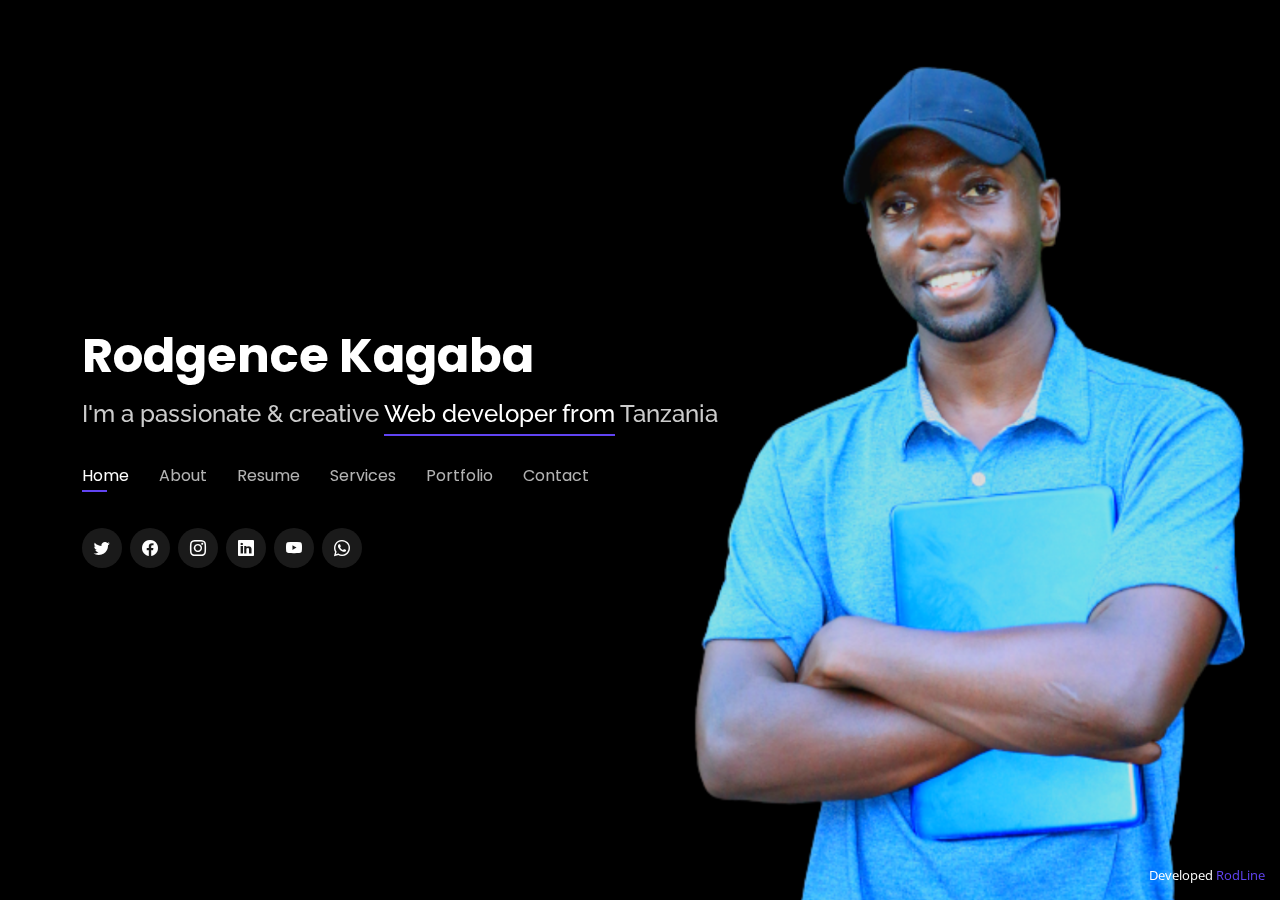
==== index.html @ 2302d9a8 "new updated made" ====
<!DOCTYPE html>
<html lang="en">

<head>
  <meta charset="utf-8">
  <meta content="width=device-width, initial-scale=1.0" name="viewport">

  <title>Rodgence Portfolio</title>
  <meta content="" name="description">
  <meta content="" name="keywords">

  <!-- Favicons -->
  <link href="assets/img/favicon.png" rel="icon">
  <link href="assets/img/apple-touch-icon.png" rel="apple-touch-icon">

  <!-- Google Fonts -->
  <link href="https://fonts.googleapis.com/css?family=Open+Sans:300,300i,400,400i,600,600i,700,700i|Raleway:300,300i,400,400i,500,500i,600,600i,700,700i|Poppins:300,300i,400,400i,500,500i,600,600i,700,700i" rel="stylesheet">

  <!-- Vendor CSS Files -->
  <link href="assets/vendor/bootstrap/css/bootstrap.min.css" rel="stylesheet">
  <link href="assets/vendor/bootstrap-icons/bootstrap-icons.css" rel="stylesheet">
  <link href="assets/vendor/boxicons/css/boxicons.min.css" rel="stylesheet">
  <link href="assets/vendor/glightbox/css/glightbox.min.css" rel="stylesheet">
  <link href="assets/vendor/remixicon/remixicon.css" rel="stylesheet">
  <link href="assets/vendor/swiper/swiper-bundle.min.css" rel="stylesheet">

  <!-- Template Main CSS File -->
  <link href="assets/css/style.css" rel="stylesheet">

  <!-- =======================================================
  * Template Name: Personal
  * Updated: Mar 10 2023 with Bootstrap v5.2.3
  * Template URL: https://bootstrapmade.com/personal-free-resume-bootstrap-template/
  * Author: BootstrapMade.com
  * License: https://bootstrapmade.com/license/
  ======================================================== -->
</head>

<body>

  <!-- ======= Header ======= -->
  <header id="header">
    <div class="container">

      <h1><a href="index.html">Rodgence Kagaba</a></h1>
      <!-- Uncomment below if you prefer to use an image logo -->
      <!-- <a href="index.html" class="mr-auto"><img src="assets/img/logo.png" alt="" class="img-fluid"></a> -->
      <h2>I'm a passionate & creative <span>Web developer from</span> Tanzania</h2>
      

      <nav id="navbar" class="navbar">
        <ul>
          <li><a class="nav-link active" href="#header">Home</a></li>
          <li><a class="nav-link" href="#about">About</a></li>
          <li><a class="nav-link" href="#resume">Resume</a></li>
          <li><a class="nav-link" href="#services">Services</a></li>
          <li><a class="nav-link" href="#portfolio">Portfolio</a></li>
          <li><a class="nav-link" href="#contact">Contact</a></li>
        </ul>
        <i class="bi bi-list mobile-nav-toggle"></i>
      </nav><!-- .navbar -->

      <div class="social-links">
        <a href="https://twitter.com/RodgenceK" class="twitter"><i class="bi bi-twitter"></i></a>
        <a href="https://facebook.com/rodgence" class="facebook"><i class="bi bi-facebook"></i></a>
        <a href="https://instagram.com/rodline_tech" class="instagram"><i class="bi bi-instagram"></i></a>
        <a href="https://linkedin.com/rodgence" class="linkedin"><i class="bi bi-linkedin"></i></a>
        <a href="https://youtube.com/c/RodLine" class="youtube"><i class="bi bi-youtube"></i></a>
        <a href="https://wa.me/255769500302" class="whatsapp"><i class="bi bi-whatsapp"></i></a>
      </div>

    </div>
  </header><!-- End Header -->

  <!-- ======= About Section ======= -->
  <section id="about" class="about">

    <!-- ======= About Me ======= -->
    <div class="about-me container">

      <div class="section-title">
        <h2>About</h2>
        <p>Learn more about me</p>
      </div>

      <div class="row">
        <div class="col-lg-4" data-aos="fade-right">
          <img src="assets/img/me.png" class="img-fluid" alt="">
        </div>
        <div class="col-lg-8 pt-4 pt-lg-0 content" data-aos="fade-left">
          <h3>Website development &amp; instructor</h3>
          <p class="fst-italic">
            My name is Rodgence a proficient and creative website developer Based in Dar Es Salaam, 
            Tanzania with a strong history in website management and development<br>
            3 years of experience in website devepoment using, custom based websites and content management systems like wordpress, I managed to launch
            online courses to support uprising developers using online platforms like <a href="https://youtube.com/c/RodLine">YouTube</a> tutorials and <a href="https://linkedin.com/rodgence">LinkedIn</a> feeds
          </p>
          <div class="row">
            <div class="col-lg-6">
              <ul>
                <li><i class="bi bi-chevron-right"></i> <strong>Birthday:</strong> <span>03/02/1997</span></li>
                <li><i class="bi bi-chevron-right"></i> <strong>Website:</strong> <span><a href="https://rodgence.com">www.rodgence.com</a></span></li>
                <li><i class="bi bi-chevron-right"></i> <strong>Phone:</strong> <span><a href="tel:255769500302">+255 769 500 302</a></span></li>
                <li><i class="bi bi-chevron-right"></i> <strong>City:</strong> <span>Dar es salaam, Tanzania</span></li>
              </ul>
            </div>
            <div class="col-lg-6">
              <ul>
                <li><i class="bi bi-chevron-right"></i> <strong>Age:</strong> <span>26</span></li>
                <li><i class="bi bi-chevron-right"></i> <strong>Email:</strong> <span><a href="mailto:info@rodgence.com">info@rodgence.com</a></span></li>
                <li><i class="bi bi-chevron-right"></i> <strong>Freelance:</strong> <span>Available</span></li>
                <li><i class="bi bi-chevron-right"></i> <strong>Full time:</strong> <span>Available</span></li>
              </ul>
            </div>
          </div>
          <p>
            Over 20+ million people in Tanzania have access to internet, This makes us to strive helping both startup and existing business and companies to have an online version for your business.

          </p>
        </div>
      </div>

    </div><!-- End About Me -->

    <!-- ======= Counts ======= -->
    <div class="counts container">

      <div class="row">

        <div class="col-lg-3 col-md-6">
          <div class="count-box">
            <i class="bi bi-emoji-smile"></i>
            <span data-purecounter-start="0" data-purecounter-end="173" data-purecounter-duration="1" class="purecounter"></span>
            <p>Happy Clients</p>
          </div>
        </div>

        <div class="col-lg-3 col-md-6 mt-5 mt-md-0">
          <div class="count-box">
            <i class="bi bi-journal-richtext"></i>
            <span data-purecounter-start="0" data-purecounter-end="63" data-purecounter-duration="1" class="purecounter"></span>
            <p>Projects</p>
          </div>
        </div>

        <div class="col-lg-3 col-md-6 mt-5 mt-lg-0">
          <div class="count-box">
            <i class="bi bi-headset"></i>
            <span data-purecounter-start="0" data-purecounter-end="117" data-purecounter-duration="1" class="purecounter"></span>
            <p>Hours Of Support</p>
          </div>
        </div>

        <div class="col-lg-3 col-md-6 mt-5 mt-lg-0">
          <div class="count-box">
            <i class="bi bi-award"></i>
            <span data-purecounter-start="0" data-purecounter-end="06" data-purecounter-duration="1" class="purecounter"></span>
            <p>Awards</p>
          </div>
        </div>

      </div>

    </div><!-- End Counts -->

    <!-- ======= Skills  ======= -->
    <div class="skills container">

      <div class="section-title">
        <h2>Skills</h2>
      </div>

      <div class="row skills-content">

        <div class="col-lg-6">

          <div class="progress">
            <span class="skill">HTML <i class="val">96%</i></span>
            <div class="progress-bar-wrap">
              <div class="progress-bar" role="progressbar" aria-valuenow="100" aria-valuemin="0" aria-valuemax="100"></div>
            </div>
          </div>

          <div class="progress">
            <span class="skill">CSS <i class="val">77%</i></span>
            <div class="progress-bar-wrap">
              <div class="progress-bar" role="progressbar" aria-valuenow="90" aria-valuemin="0" aria-valuemax="100"></div>
            </div>
          </div>

          <div class="progress">
            <span class="skill">JavaScript <i class="val">43%</i></span>
            <div class="progress-bar-wrap">
              <div class="progress-bar" role="progressbar" aria-valuenow="43" aria-valuemin="0" aria-valuemax="100"></div>
            </div>
          </div>

          <div class="progress">
            <span class="skill">Wordpress Instructor <i class="val">83%</i></span>
            <div class="progress-bar-wrap">
              <div class="progress-bar" role="progressbar" aria-valuenow="83" aria-valuemin="0" aria-valuemax="100"></div>
            </div>
          </div>

        </div>

        <div class="col-lg-6">

          <div class="progress">
            <span class="skill">PHP <i class="val">57%</i></span>
            <div class="progress-bar-wrap">
              <div class="progress-bar" role="progressbar" aria-valuenow="57" aria-valuemin="0" aria-valuemax="100"></div>
            </div>
          </div>

          <div class="progress">
            <span class="skill">WordPress/CMS <i class="val">97%</i></span>
            <div class="progress-bar-wrap">
              <div class="progress-bar" role="progressbar" aria-valuenow="90" aria-valuemin="0" aria-valuemax="100"></div>
            </div>
          </div>
          <div class="progress">
            <span class="skill">Adobe Premier Pro <i class="val">73%</i></span>
            <div class="progress-bar-wrap">
              <div class="progress-bar" role="progressbar" aria-valuenow="73" aria-valuemin="0" aria-valuemax="100"></div>
            </div>
          </div>

          <div class="progress">
            <span class="skill">bootstrap <i class="val">55%</i></span>
            <div class="progress-bar-wrap">
              <div class="progress-bar" role="progressbar" aria-valuenow="55" aria-valuemin="0" aria-valuemax="100"></div>
            </div>
          </div>

        </div>

      </div>

    </div><!-- End Skills -->

    <!-- ======= Interests ======= -->
    <div class="interests container">

      <div class="section-title">
        <h2>Interests</h2>
      </div>

      <div class="row">
        <div class="col-lg-3 col-md-4">
          <div class="icon-box">
            <i class="ri-book-line" style="color: #ffbb2c;"></i>
            <h3>Reading</h3>
          </div>
        </div>
        <div class="col-lg-3 col-md-4 mt-4 mt-md-0">
          <div class="icon-box">
            <i class="ri-bar-chart-box-line" style="color: #5578ff;"></i>
            <h3>Learning New skills</h3>
          </div>
        </div>
        <div class="col-lg-3 col-md-4 mt-4 mt-md-0">
          <div class="icon-box">
            <i class="ri-calendar-todo-line" style="color: #e80368;"></i>
            <h3>Attending meetings</h3>
          </div>
        </div>
        <div class="col-lg-3 col-md-4 mt-4 mt-lg-0">
          <div class="icon-box">
            <i class="ri-profile-line" style="color: #e361ff;"></i>
            <h3>Learning from others</h3>
          </div>
        </div>
        <div class="col-lg-3 col-md-4 mt-4">
          <div class="icon-box">
            <i class="ri-code-line" style="color: #b2904f;"></i>
            <h3>Coding</h3>
          </div>
        </div>
        <div class="col-lg-3 col-md-4 mt-4">
          <div class="icon-box">
            <i class="ri-disc-line" style="color: #b20969;"></i>
            <h3>Listerning podcasts & musics</h3>
          </div>
        </div>
        <div class="col-lg-3 col-md-4 mt-4">
          <div class="icon-box">
            <i class="ri-base-station-line" style="color: #ff5828;"></i>
            <h3>Suffing Online</h3>
          </div>
        </div>
        <div class="col-lg-3 col-md-4 mt-4">
          <div class="icon-box">
            <i class="ri-video-line" style="color: #29cc61;"></i>
            <h3>watching Tutorials & Content creator</h3>
          </div>
        </div>
      </div>

    </div><!-- End Interests -->

    <!-- ======= Testimonials ======= -->
    <div class="testimonials container">

      <div class="section-title">
        <h2>Testimonials</h2>
      </div>

      <div class="testimonials-slider swiper" data-aos="fade-up" data-aos-delay="100">
        <div class="swiper-wrapper">

          <div class="swiper-slide">
            <div class="testimonial-item">
              <p>
                <i class="bx bxs-quote-alt-left quote-icon-left"></i>
                Rodgence Kagaba is passionate web developer. He enjoys creating content and does excellent job.                <i class="bx bxs-quote-alt-right quote-icon-right"></i>
              </p>
              <img src="assets/img/testimonials/testimonials-2.jpg" class="testimonial-img" alt="">
              <h3>Shadrack Danford Kamenya</h3>
              <h4>Business Development Manager at AzamPay</h4>
            </div>
          </div><!-- End testimonial item -->

      
          <div class="swiper-slide">
            <div class="testimonial-item">
              <p>
                <i class="bx bxs-quote-alt-left quote-icon-left"></i>
                Our aim is to reduce friction on payments specifically for #digitalcommerce and we have some more tools coming out soon for that. Thanks Rodgence for your feedback 
                and for posting content so others can benefit and learn. We love it when developers engage with our products.                <i class="bx bxs-quote-alt-right quote-icon-right"></i>
              </p>
              <img src="assets/img/testimonials/testimonials-3.jpg" class="testimonial-img" alt="">
              <h3>Firas Ahmad</h3>
              <h4>CEO at AzamPay</h4>
            </div>
          </div><!-- End testimonial item -->

          <div class="swiper-slide">
            <div class="testimonial-item">
              <p>
                <i class="bx bxs-quote-alt-left quote-icon-left"></i>
                Came across Rodgence Kagaba's comment on LinkedIn. He is a Tanzanian web developer and designer who uses our payment gateways for his clients. 
                Rodgence also has a YouTube channel where he shares design tutorials including how to use AzamPay WooCommerce.
                  We are curious to discover what other developers are building using AzamPay.
                <i class="bx bxs-quote-alt-right quote-icon-right"></i>
              </p>
              <img src="assets/img/testimonials/testimonials-1.jpg" class="testimonial-img" alt="">
              <h3>azampay</h3>
              <h4>Company</h4>
            </div>
          </div><!-- End testimonial item -->

         

        </div>
        <div class="swiper-pagination"></div>
      </div>

      <div class="owl-carousel testimonials-carousel">

      </div>

    </div><!-- End Testimonials  -->

  </section><!-- End About Section -->

  <!-- ======= Resume Section ======= -->
  <section id="resume" class="resume">
    <div class="container">

      <div class="section-title">
        <h2>Resume</h2>
        <p>Check My Resume</p>
      </div>

      <div class="row">
        <div class="col-lg-6">
          <h3 class="resume-title">Sumary</h3>
          <div class="resume-item pb-0">
            <h4>Alice Barkley</h4>
            <p><em>Innovative and deadline-driven Graphic Designer with 3+ years of experience designing and developing user-centered digital/print marketing material from initial concept to final, polished deliverable.</em></p>
            <p>
            <ul>
              <li>Kijitonyama, Dar es salaam</li>
              <li>(123) 456-7891</li>
              <li>alice.barkley@gmail.com</li>
            </ul>
            </p>
          </div>

          <h3 class="resume-title">Education</h3>
          <div class="resume-item">
            <h4>Master of Fine Arts &amp; Graphic Design</h4>
            <h5>2015 - 2016</h5>
            <p><em>Rochester Institute of Technology, Rochester, NY</em></p>
            <p>Qui deserunt veniam. Et sed aliquam labore tempore sed quisquam iusto autem sit. Ea vero voluptatum qui ut dignissimos deleniti nerada porti sand markend</p>
          </div>
          <div class="resume-item">
            <h4>Bachelor of Fine Arts &amp; Graphic Design</h4>
            <h5>2010 - 2014</h5>
            <p><em>Rochester Institute of Technology, Rochester, NY</em></p>
            <p>Quia nobis sequi est occaecati aut. Repudiandae et iusto quae reiciendis et quis Eius vel ratione eius unde vitae rerum voluptates asperiores voluptatem Earum molestiae consequatur neque etlon sader mart dila</p>
          </div>
        </div>
        <div class="col-lg-6">
          <h3 class="resume-title">Professional Experience</h3>
          <div class="resume-item">
            <h4>Senior graphic design specialist</h4>
            <h5>2019 - Present</h5>
            <p><em>Experion, New York, NY </em></p>
            <p>
            <ul>
              <li>Lead in the design, development, and implementation of the graphic, layout, and production communication materials</li>
              <li>Delegate tasks to the 7 members of the design team and provide counsel on all aspects of the project. </li>
              <li>Supervise the assessment of all graphic materials in order to ensure quality and accuracy of the design</li>
              <li>Oversee the efficient use of production project budgets ranging from $2,000 - $25,000</li>
            </ul>
            </p>
          </div>
          <div class="resume-item">
            <h4>Graphic design specialist</h4>
            <h5>2017 - 2018</h5>
            <p><em>Stepping Stone Advertising, New York, NY</em></p>
            <p>
            <ul>
              <li>Developed numerous marketing programs (logos, brochures,infographics, presentations, and advertisements).</li>
              <li>Managed up to 5 projects or tasks at a given time while under pressure</li>
              <li>Recommended and consulted with clients on the most appropriate graphic design</li>
              <li>Created 4+ design presentations and proposals a month for clients and account managers</li>
            </ul>
            </p>
          </div>
        </div>
      </div>

    </div>
  </section><!-- End Resume Section -->

  <!-- ======= Services Section ======= -->
  <section id="services" class="services">
    <div class="container">

      <div class="section-title">
        <h2>Services</h2>
        <p>My Services</p>
      </div>

      <div class="row">
        <div class="col-lg-4 col-md-6 d-flex align-items-stretch">
          <div class="icon-box">
            <div class="icon"><i class="bx bxl-dribbble"></i></div>
            <h4><a href="">Website Development</a></h4>
            <p>I'm designing different websites using content management system like WordPress with various functionalities</p>
            <a class="btn btn-light mt-4 text-dark" href="https://wa.me/255769500302">Learn more via whatsapp</a>
          </div>
        </div>

        <div class="col-lg-4 col-md-6 d-flex align-items-stretch mt-4 mt-md-0">
          <div class="icon-box">
            <div class="icon"><i class="bx bx-file"></i></div>
            <h4><a href="">Website design Instructor</a></h4>
            <p>I'm sharing my website developemnt skills to developers willingly 
              to learn new skills through youtube channel and live consultant via google meet</p>
              <a class="btn btn-light mt-4 text-dark" href="https://wa.me/255769500302">Learn more via whatsapp</a>
          </div>
        </div>

        <div class="col-lg-4 col-md-6 d-flex align-items-stretch mt-4 mt-lg-0">
          <div class="icon-box">
            <div class="icon"><i class="bx bx-tachometer"></i></div>
            <h4><a href="">Payment Gateways Integration</a></h4>
            <p>I will help you to integrate various payment gateway to your website to start accepting online transactions 
              from fast and secure companies like azampay.</p>
              <a class="btn btn-light mt-4 text-dark" href="https://wa.me/255769500302">Learn more via whatsapp</a>
          </div>
        </div>

        <div class="col-lg-4 col-md-6 d-flex align-items-stretch mt-4">
          <div class="icon-box">
            <div class="icon"><i class="bx bx-world"></i></div>
            <h4><a href="">Software development Project Manager</a></h4>
            <p>By cooperation from fellow tallented software developer, 
              i will help you to manager your project from scratch, giving you daily updates about your project</p>
              <a class="btn btn-light mt-4 text-dark" href="https://wa.me/255769500302">Learn more via whatsapp</a>
          </div>
          
        </div>


        <div class="col-lg-4 col-md-6 d-flex align-items-stretch mt-4">
          <div class="icon-box">
            <div class="icon"><i class="bx bx-arch"></i></div>
            <h4><a href="">Website developement courses</a></h4>
            <p>I will help you to get started with web development with a clear road map to become a
               developer using a youtube channel and live consultant using google meeting</p>
               <a class="btn btn-light mt-4 text-dark" href="https://wa.me/255769500302">Learn more via whatsapp</a>
          </div>
        </div>

      </div>

    </div>
  </section><!-- End Services Section -->

  <!-- ======= Portfolio Section ======= -->
  <section id="portfolio" class="portfolio">
    <div class="container">

      <div class="section-title">
        <h2>Portfolio</h2>
        <p>My Works</p>
      </div>

      <div class="row">
        <div class="col-lg-12 d-flex justify-content-center">
          <ul id="portfolio-flters">
            <li data-filter="*" class="filter-active">All</li>
            <li data-filter=".filter-app">Ecommerce</li>
            <li data-filter=".filter-card">Tour & safari</li>
            <li data-filter=".filter-web">Company</li>
          </ul>
        </div>
      </div>

      <div class="row portfolio-container">

        <div class="col-lg-4 col-md-6 portfolio-item filter-app">
          <div class="portfolio-wrap">
            <img src="assets/img/portfolio/portfolio-1.png" class="img-fluid" alt="">
            <div class="portfolio-info">
              <h4>E-commerce website</h4>
              <p>OdayShop Tanzania</p>
              <div class="portfolio-links">
                <a href="assets/img/portfolio/portfolio-1.png" data-gallery="portfolioGallery" class="portfolio-lightbox" title="OdayShop Tanzania"><i class="bx bx-plus"></i></a>
                <a href="https://odayshoptanzania.co" data-gallery="portfolioDetailsGallery" data-glightbox="type: external" class="portfolio-details-lightbox" title="Portfolio Details"><i class="bx bx-link"></i></a>
              </div>
            </div>
          </div>
        </div>

        <div class="col-lg-4 col-md-6 portfolio-item filter-web">
          <div class="portfolio-wrap">
            <img src="assets/img/portfolio/portfolio-2.png" class="img-fluid" alt="">
            <div class="portfolio-info">
              <h4>E-commerce website</h4>
              <p>Duka kubwa</p>
              <div class="portfolio-links">
                <a href="assets/img/portfolio/portfolio-2.png" data-gallery="portfolioGallery" class="portfolio-lightbox" title="Duka kubwa"><i class="bx bx-plus"></i></a>
                <a href="https://dukakubwa.com" data-gallery="portfolioDetailsGallery" data-glightbox="type: external" class="portfolio-details-lightbox" title="Portfolio Details"><i class="bx bx-link"></i></a>
              </div>
            </div>
          </div>
        </div>

        <div class="col-lg-4 col-md-6 portfolio-item filter-app">
          <div class="portfolio-wrap">
            <img src="assets/img/portfolio/portfolio-3.png" class="img-fluid" alt="">
            <div class="portfolio-info">
              <h4>Tour And safaris</h4>
              <p>Dema tours</p>
              <div class="portfolio-links">
                <a href="assets/img/portfolio/portfolio-3.png" data-gallery="portfolioGallery" class="portfolio-lightbox" title="Dema tours"><i class="bx bx-plus"></i></a>
                <a href="https://dematoursandsafari.com/" data-gallery="portfolioDetailsGallery" data-glightbox="type: external" class="portfolio-details-lightbox" title="Portfolio Details"><i class="bx bx-link"></i></a>
              </div>
            </div>
          </div>
        </div>

        <div class="col-lg-4 col-md-6 portfolio-item filter-card">
          <div class="portfolio-wrap">
            <img src="assets/img/portfolio/portfolio-4.png" class="img-fluid" alt="">
            <div class="portfolio-info">
              <h4>Organization</h4>
              <p>Sumasemu</p>
              <div class="portfolio-links">
                <a href="assets/img/portfolio/portfolio-4.png" data-gallery="portfolioGallery" class="portfolio-lightbox" title="Sumasemu"><i class="bx bx-plus"></i></a>
                <a href="https://sumasesu.org" data-gallery="portfolioDetailsGallery" data-glightbox="type: external" class="portfolio-details-lightbox" title="Portfolio Details"><i class="bx bx-link"></i></a>
              </div>
            </div>
          </div>
        </div>

        <div class="col-lg-4 col-md-6 portfolio-item filter-web">
          <div class="portfolio-wrap">
            <img src="assets/img/portfolio/portfolio-5.png" class="img-fluid" alt="">
            <div class="portfolio-info">
              <h4>Organization</h4>
              <p>Outsome Services</p>
              <div class="portfolio-links">
                <a href="assets/img/portfolio/portfolio-5.png" data-gallery="portfolioGallery" class="portfolio-lightbox" title="Outsome Services"><i class="bx bx-plus"></i></a>
                <a href="https://outsomeservices.co.tz" data-gallery="portfolioDetailsGallery" data-glightbox="type: external" class="portfolio-details-lightbox" title="Portfolio Details"><i class="bx bx-link"></i></a>
              </div>
            </div>
          </div>
        </div>

       

       

      </div>

    </div>
  </section><!-- End Portfolio Section -->

  <!-- ======= Contact Section ======= -->
  <section id="contact" class="contact">
    <div class="container">

      <div class="section-title">
        <h2>Contact</h2>
        <p>Contact Me</p>
      </div>

      <div class="row mt-2">

        <div class="col-md-6 d-flex align-items-stretch">
          <div class="info-box">
            <i class="bx bx-map"></i>
            <h3>My Address</h3>
            <p>Dar es salaam, Tanzania</p>
          </div>
        </div>

        <div class="col-md-6 mt-4 mt-md-0 d-flex align-items-stretch">
          <div class="info-box">
            <i class="bx bx-share-alt"></i>
            <h3>Social Profiles</h3>
            <div class="social-links">
              <a href="https://twitter.com/RodgenceK" class="twitter"><i class="bi bi-twitter"></i></a>
              <a href="https://facebook.com/rodgence" class="facebook"><i class="bi bi-facebook"></i></a>
              <a href="https://instagram.com/rodline_tech" class="instagram"><i class="bi bi-instagram"></i></a>
              <a href="https://wa.me/255769500302" class="whatsapp"><i class="bi bi-whatsapp"></i></a>
              <a href="https://linkedon.com/rodgence" class="linkedin"><i class="bi bi-linkedin"></i></a>
            </div>
          </div>
        </div>

        <div class="col-md-6 mt-4 d-flex align-items-stretch">
          <div class="info-box">
            <i class="bx bx-envelope"></i>
            <h3>Email Me</h3>
            <p><a href="mailto:info@rodgence.com">info@rodgence.com</a></p>
          </div>
        </div>
        <div class="col-md-6 mt-4 d-flex align-items-stretch">
          <div class="info-box">
            <i class="bx bx-phone-call"></i>
            <h3>Call Me</h3>
            <p><a href="tel:255769500302">+255 769 500 302</a></p>
          </div>
        </div>
      </div>

      <form action="forms/contact.php" method="post" role="form" class="php-email-form mt-4">
        <div class="row">
          <div class="col-md-6 form-group">
            <input type="text" name="name" class="form-control" id="name" placeholder="Your Name" required>
          </div>
          <div class="col-md-6 form-group mt-3 mt-md-0">
            <input type="email" class="form-control" name="email" id="email" placeholder="Your Email" required>
          </div>
        </div>
        <div class="form-group mt-3">
          <input type="text" class="form-control" name="subject" id="subject" placeholder="Subject" required>
        </div>
        <div class="form-group mt-3">
          <textarea class="form-control" name="message" rows="5" placeholder="Message" required></textarea>
        </div>
        <div class="my-3">
          <div class="loading">Loading</div>
          <div class="error-message"></div>
          <div class="sent-message">Your message has been sent. Thank you!</div>
        </div>
        <div class="text-center"><button type="submit">Send Message</button></div>
      </form>

    </div>
  </section><!-- End Contact Section -->

  <div class="credits">
    <!-- All the links in the footer should remain intact. -->
    <!-- You can delete the links only if you purchased the pro version. -->
    <!-- Licensing information: https://bootstrapmade.com/license/ -->
    <!-- Purchase the pro version with working PHP/AJAX contact form: https://bootstrapmade.com/personal-free-resume-bootstrap-template/ -->
    Developed <a href="https://rodline.co.tz/">RodLine</a>
  </div>

  <!-- Vendor JS Files -->
  <script src="assets/vendor/purecounter/purecounter_vanilla.js"></script>
  <script src="assets/vendor/bootstrap/js/bootstrap.bundle.min.js"></script>
  <script src="assets/vendor/glightbox/js/glightbox.min.js"></script>
  <script src="assets/vendor/isotope-layout/isotope.pkgd.min.js"></script>
  <script src="assets/vendor/swiper/swiper-bundle.min.js"></script>
  <script src="assets/vendor/waypoints/noframework.waypoints.js"></script>
  <script src="assets/vendor/php-email-form/validate.js"></script>

  <!-- Template Main JS File -->
  <script src="assets/js/main.js"></script>

</body>

</html>
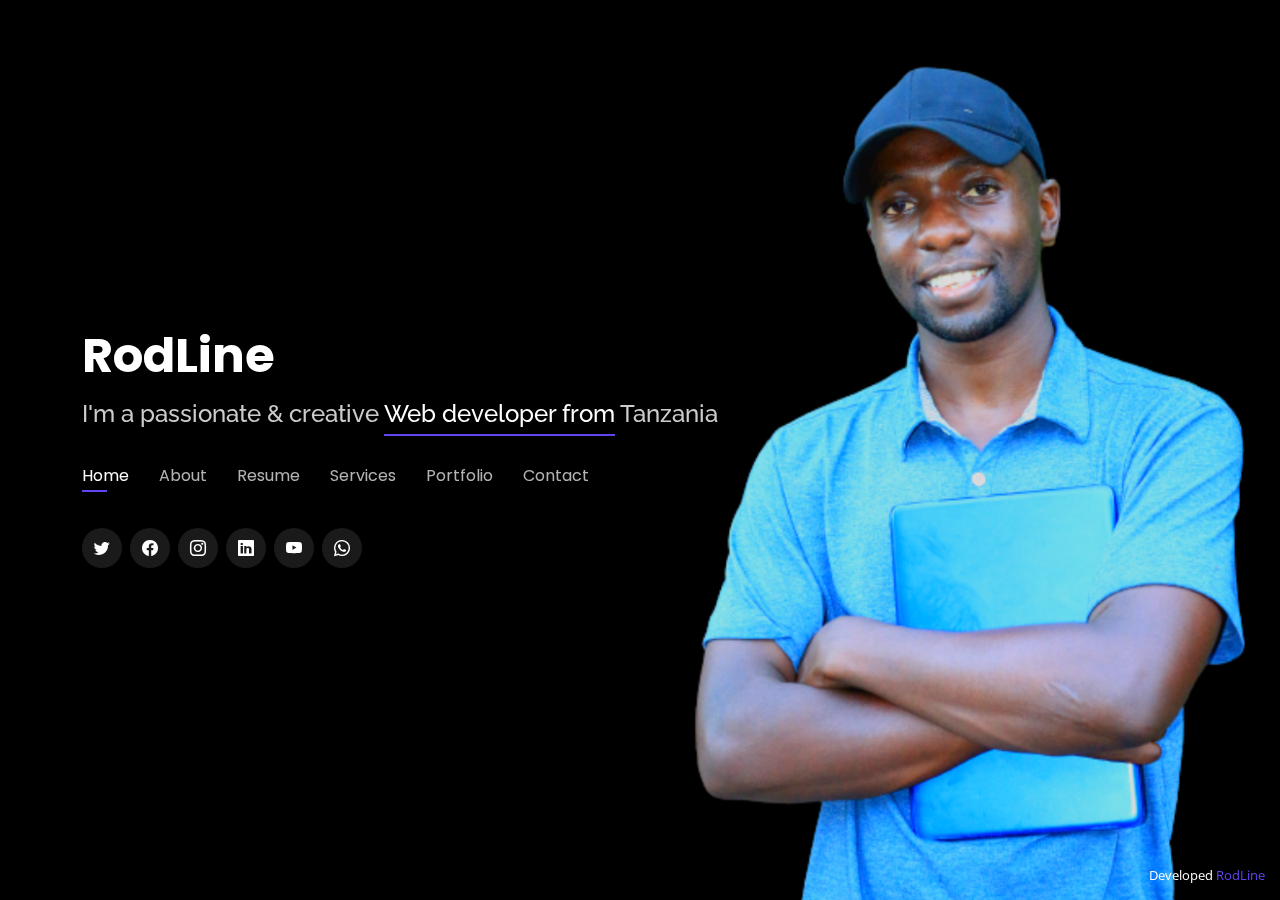
==== commit 2edff99a: "username has been modified" ====
--- a/index.html
+++ b/index.html
@@ -42,7 +42,7 @@
   <header id="header">
     <div class="container">
 
-      <h1><a href="index.html">Rodgence Kagaba</a></h1>
+      <h1><a href="index.html">RodLine</a></h1>
       <!-- Uncomment below if you prefer to use an image logo -->
       <!-- <a href="index.html" class="mr-auto"><img src="assets/img/logo.png" alt="" class="img-fluid"></a> -->
       <h2>I'm a passionate & creative <span>Web developer from</span> Tanzania</h2>
@@ -85,7 +85,7 @@
 
       <div class="row">
         <div class="col-lg-4" data-aos="fade-right">
-          <img src="assets/img/me.png" class="img-fluid" alt="">
+          <img src="assets/img/rod.png" class="img-fluid" alt="">
         </div>
         <div class="col-lg-8 pt-4 pt-lg-0 content" data-aos="fade-left">
           <h3>Website development &amp; instructor</h3>
@@ -99,7 +99,7 @@
             <div class="col-lg-6">
               <ul>
                 <li><i class="bi bi-chevron-right"></i> <strong>Birthday:</strong> <span>03/02/1997</span></li>
-                <li><i class="bi bi-chevron-right"></i> <strong>Website:</strong> <span><a href="https://rodgence.com">www.rodgence.com</a></span></li>
+                <li><i class="bi bi-chevron-right"></i> <strong>Website:</strong> <span><a href="https://rodline.co.tz">www.rodline.co.tz</a></span></li>
                 <li><i class="bi bi-chevron-right"></i> <strong>Phone:</strong> <span><a href="tel:255769500302">+255 769 500 302</a></span></li>
                 <li><i class="bi bi-chevron-right"></i> <strong>City:</strong> <span>Dar es salaam, Tanzania</span></li>
               </ul>
@@ -107,7 +107,7 @@
             <div class="col-lg-6">
               <ul>
                 <li><i class="bi bi-chevron-right"></i> <strong>Age:</strong> <span>26</span></li>
-                <li><i class="bi bi-chevron-right"></i> <strong>Email:</strong> <span><a href="mailto:info@rodgence.com">info@rodgence.com</a></span></li>
+                <li><i class="bi bi-chevron-right"></i> <strong>Email:</strong> <span><a href="mailto:info@rodline.co.tz">info@rodline.co.tz</a></span></li>
                 <li><i class="bi bi-chevron-right"></i> <strong>Freelance:</strong> <span>Available</span></li>
                 <li><i class="bi bi-chevron-right"></i> <strong>Full time:</strong> <span>Available</span></li>
               </ul>
@@ -640,7 +640,7 @@
           <div class="info-box">
             <i class="bx bx-envelope"></i>
             <h3>Email Me</h3>
-            <p><a href="mailto:info@rodgence.com">info@rodgence.com</a></p>
+            <p><a href="mailto:info@rodline.co.tz">info@rodline.co.tz</a></p>
           </div>
         </div>
         <div class="col-md-6 mt-4 d-flex align-items-stretch">
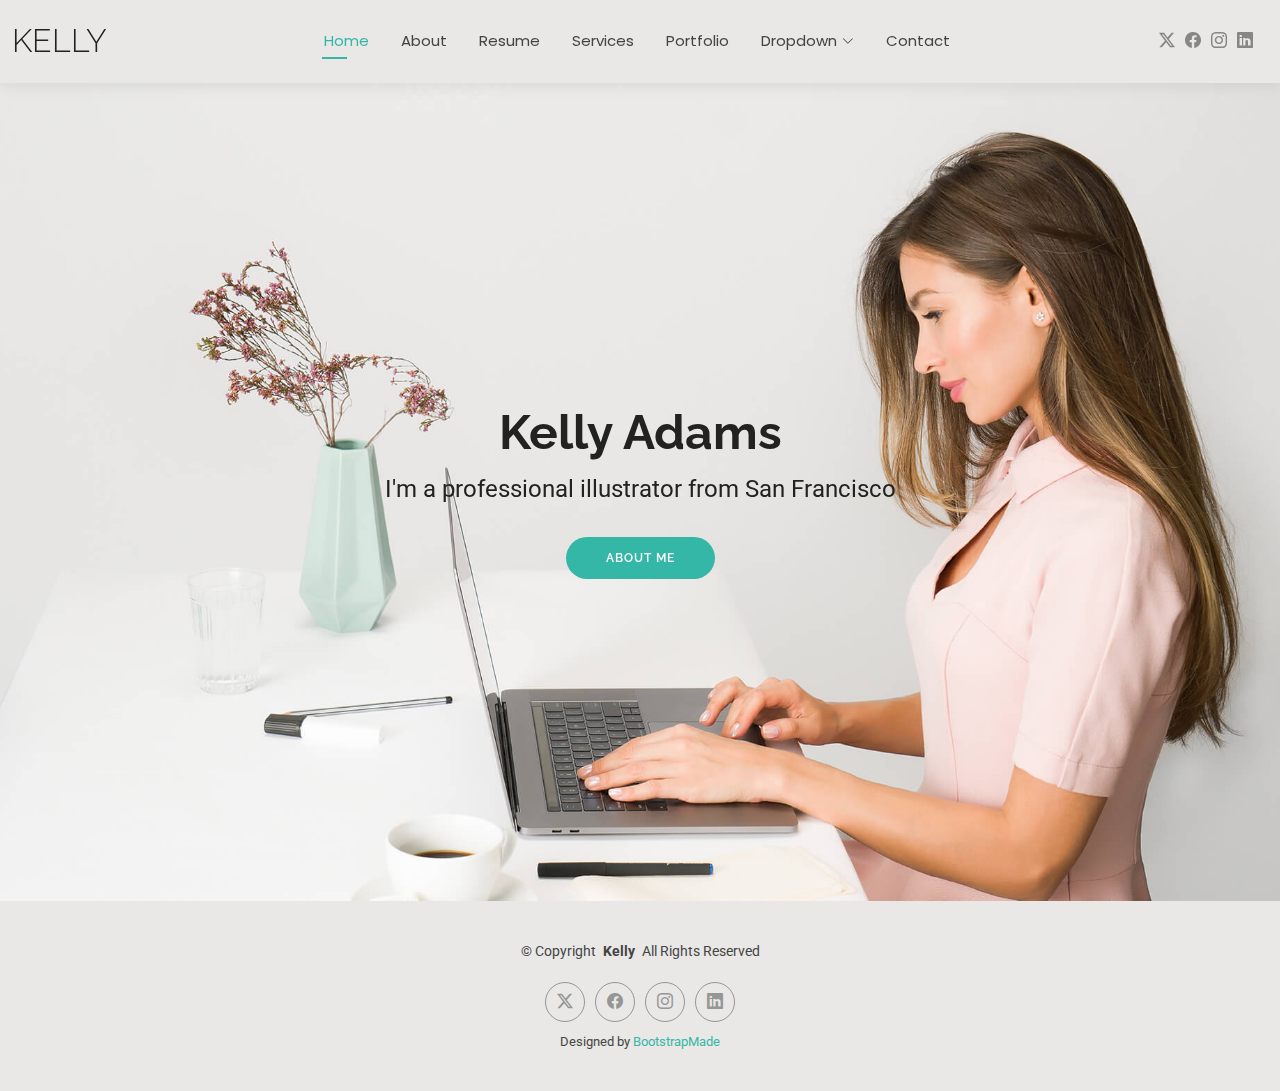
==== commit 18b0ee1b: "all files modified" ====
--- a/index.html
+++ b/index.html
@@ -4,698 +4,150 @@
 <head>
   <meta charset="utf-8">
   <meta content="width=device-width, initial-scale=1.0" name="viewport">
-
-  <title>Rodgence Portfolio</title>
-  <meta content="" name="description">
-  <meta content="" name="keywords">
+  <title>Index - Kelly Bootstrap Template</title>
+  <meta name="description" content="">
+  <meta name="keywords" content="">
 
   <!-- Favicons -->
   <link href="assets/img/favicon.png" rel="icon">
   <link href="assets/img/apple-touch-icon.png" rel="apple-touch-icon">
 
-  <!-- Google Fonts -->
-  <link href="https://fonts.googleapis.com/css?family=Open+Sans:300,300i,400,400i,600,600i,700,700i|Raleway:300,300i,400,400i,500,500i,600,600i,700,700i|Poppins:300,300i,400,400i,500,500i,600,600i,700,700i" rel="stylesheet">
+  <!-- Fonts -->
+  <link href="https://fonts.googleapis.com" rel="preconnect">
+  <link href="https://fonts.gstatic.com" rel="preconnect" crossorigin>
+  <link href="https://fonts.googleapis.com/css2?family=Roboto:ital,wght@0,100;0,300;0,400;0,500;0,700;0,900;1,100;1,300;1,400;1,500;1,700;1,900&family=Poppins:ital,wght@0,100;0,200;0,300;0,400;0,500;0,600;0,700;0,800;0,900;1,100;1,200;1,300;1,400;1,500;1,600;1,700;1,800;1,900&family=Raleway:ital,wght@0,100;0,200;0,300;0,400;0,500;0,600;0,700;0,800;0,900;1,100;1,200;1,300;1,400;1,500;1,600;1,700;1,800;1,900&display=swap" rel="stylesheet">
 
   <!-- Vendor CSS Files -->
   <link href="assets/vendor/bootstrap/css/bootstrap.min.css" rel="stylesheet">
   <link href="assets/vendor/bootstrap-icons/bootstrap-icons.css" rel="stylesheet">
-  <link href="assets/vendor/boxicons/css/boxicons.min.css" rel="stylesheet">
+  <link href="assets/vendor/aos/aos.css" rel="stylesheet">
+  <link href="assets/vendor/swiper/swiper-bundle.min.css" rel="stylesheet">
   <link href="assets/vendor/glightbox/css/glightbox.min.css" rel="stylesheet">
-  <link href="assets/vendor/remixicon/remixicon.css" rel="stylesheet">
-  <link href="assets/vendor/swiper/swiper-bundle.min.css" rel="stylesheet">
 
-  <!-- Template Main CSS File -->
-  <link href="assets/css/style.css" rel="stylesheet">
+  <!-- Main CSS File -->
+  <link href="assets/css/main.css" rel="stylesheet">
 
   <!-- =======================================================
-  * Template Name: Personal
-  * Updated: Mar 10 2023 with Bootstrap v5.2.3
-  * Template URL: https://bootstrapmade.com/personal-free-resume-bootstrap-template/
+  * Template Name: Kelly
+  * Template URL: https://bootstrapmade.com/kelly-free-bootstrap-cv-resume-html-template/
+  * Updated: Aug 07 2024 with Bootstrap v5.3.3
   * Author: BootstrapMade.com
   * License: https://bootstrapmade.com/license/
   ======================================================== -->
 </head>
 
-<body>
+<body class="index-page">
 
-  <!-- ======= Header ======= -->
-  <header id="header">
-    <div class="container">
+  <header id="header" class="header d-flex align-items-center light-background sticky-top">
+    <div class="container-fluid position-relative d-flex align-items-center justify-content-between">
 
-      <h1><a href="index.html">RodLine</a></h1>
-      <!-- Uncomment below if you prefer to use an image logo -->
-      <!-- <a href="index.html" class="mr-auto"><img src="assets/img/logo.png" alt="" class="img-fluid"></a> -->
-      <h2>I'm a passionate & creative <span>Web developer from</span> Tanzania</h2>
-      
+      <a href="index.html" class="logo d-flex align-items-center me-auto me-xl-0">
+        <!-- Uncomment the line below if you also wish to use an image logo -->
+        <!-- <img src="assets/img/logo.png" alt=""> -->
+        <h1 class="sitename">Kelly</h1>
+      </a>
 
-      <nav id="navbar" class="navbar">
+      <nav id="navmenu" class="navmenu">
         <ul>
-          <li><a class="nav-link active" href="#header">Home</a></li>
-          <li><a class="nav-link" href="#about">About</a></li>
-          <li><a class="nav-link" href="#resume">Resume</a></li>
-          <li><a class="nav-link" href="#services">Services</a></li>
-          <li><a class="nav-link" href="#portfolio">Portfolio</a></li>
-          <li><a class="nav-link" href="#contact">Contact</a></li>
+          <li><a href="index.html" class="active">Home</a></li>
+          <li><a href="about.html">About</a></li>
+          <li><a href="resume.html">Resume</a></li>
+          <li><a href="services.html">Services</a></li>
+          <li><a href="portfolio.html">Portfolio</a></li>
+          <li class="dropdown"><a href="#"><span>Dropdown</span> <i class="bi bi-chevron-down toggle-dropdown"></i></a>
+            <ul>
+              <li><a href="#">Dropdown 1</a></li>
+              <li class="dropdown"><a href="#"><span>Deep Dropdown</span> <i class="bi bi-chevron-down toggle-dropdown"></i></a>
+                <ul>
+                  <li><a href="#">Deep Dropdown 1</a></li>
+                  <li><a href="#">Deep Dropdown 2</a></li>
+                  <li><a href="#">Deep Dropdown 3</a></li>
+                  <li><a href="#">Deep Dropdown 4</a></li>
+                  <li><a href="#">Deep Dropdown 5</a></li>
+                </ul>
+              </li>
+              <li><a href="#">Dropdown 2</a></li>
+              <li><a href="#">Dropdown 3</a></li>
+              <li><a href="#">Dropdown 4</a></li>
+            </ul>
+          </li>
+          <li><a href="contact.html">Contact</a></li>
         </ul>
-        <i class="bi bi-list mobile-nav-toggle"></i>
-      </nav><!-- .navbar -->
+        <i class="mobile-nav-toggle d-xl-none bi bi-list"></i>
+      </nav>
 
-      <div class="social-links">
-        <a href="https://twitter.com/RodgenceK" class="twitter"><i class="bi bi-twitter"></i></a>
-        <a href="https://facebook.com/rodgence" class="facebook"><i class="bi bi-facebook"></i></a>
-        <a href="https://instagram.com/rodline_tech" class="instagram"><i class="bi bi-instagram"></i></a>
-        <a href="https://linkedin.com/rodgence" class="linkedin"><i class="bi bi-linkedin"></i></a>
-        <a href="https://youtube.com/c/RodLine" class="youtube"><i class="bi bi-youtube"></i></a>
-        <a href="https://wa.me/255769500302" class="whatsapp"><i class="bi bi-whatsapp"></i></a>
+      <div class="header-social-links">
+        <a href="#" class="twitter"><i class="bi bi-twitter-x"></i></a>
+        <a href="#" class="facebook"><i class="bi bi-facebook"></i></a>
+        <a href="#" class="instagram"><i class="bi bi-instagram"></i></a>
+        <a href="#" class="linkedin"><i class="bi bi-linkedin"></i></a>
       </div>
 
     </div>
-  </header><!-- End Header -->
+  </header>
 
-  <!-- ======= About Section ======= -->
-  <section id="about" class="about">
+  <main class="main">
 
-    <!-- ======= About Me ======= -->
-    <div class="about-me container">
+    <!-- Hero Section -->
+    <section id="hero" class="hero section">
 
-      <div class="section-title">
-        <h2>About</h2>
-        <p>Learn more about me</p>
-      </div>
+      <img src="assets/img/hero-bg.jpg" alt="" data-aos="fade-in">
 
-      <div class="row">
-        <div class="col-lg-4" data-aos="fade-right">
-          <img src="assets/img/rod.png" class="img-fluid" alt="">
-        </div>
-        <div class="col-lg-8 pt-4 pt-lg-0 content" data-aos="fade-left">
-          <h3>Website development &amp; instructor</h3>
-          <p class="fst-italic">
-            My name is Rodgence a proficient and creative website developer Based in Dar Es Salaam, 
-            Tanzania with a strong history in website management and development<br>
-            3 years of experience in website devepoment using, custom based websites and content management systems like wordpress, I managed to launch
-            online courses to support uprising developers using online platforms like <a href="https://youtube.com/c/RodLine">YouTube</a> tutorials and <a href="https://linkedin.com/rodgence">LinkedIn</a> feeds
-          </p>
-          <div class="row">
-            <div class="col-lg-6">
-              <ul>
-                <li><i class="bi bi-chevron-right"></i> <strong>Birthday:</strong> <span>03/02/1997</span></li>
-                <li><i class="bi bi-chevron-right"></i> <strong>Website:</strong> <span><a href="https://rodline.co.tz">www.rodline.co.tz</a></span></li>
-                <li><i class="bi bi-chevron-right"></i> <strong>Phone:</strong> <span><a href="tel:255769500302">+255 769 500 302</a></span></li>
-                <li><i class="bi bi-chevron-right"></i> <strong>City:</strong> <span>Dar es salaam, Tanzania</span></li>
-              </ul>
-            </div>
-            <div class="col-lg-6">
-              <ul>
-                <li><i class="bi bi-chevron-right"></i> <strong>Age:</strong> <span>26</span></li>
-                <li><i class="bi bi-chevron-right"></i> <strong>Email:</strong> <span><a href="mailto:info@rodline.co.tz">info@rodline.co.tz</a></span></li>
-                <li><i class="bi bi-chevron-right"></i> <strong>Freelance:</strong> <span>Available</span></li>
-                <li><i class="bi bi-chevron-right"></i> <strong>Full time:</strong> <span>Available</span></li>
-              </ul>
-            </div>
-          </div>
-          <p>
-            Over 20+ million people in Tanzania have access to internet, This makes us to strive helping both startup and existing business and companies to have an online version for your business.
-
-          </p>
-        </div>
-      </div>
-
-    </div><!-- End About Me -->
-
-    <!-- ======= Counts ======= -->
-    <div class="counts container">
-
-      <div class="row">
-
-        <div class="col-lg-3 col-md-6">
-          <div class="count-box">
-            <i class="bi bi-emoji-smile"></i>
-            <span data-purecounter-start="0" data-purecounter-end="173" data-purecounter-duration="1" class="purecounter"></span>
-            <p>Happy Clients</p>
-          </div>
-        </div>
-
-        <div class="col-lg-3 col-md-6 mt-5 mt-md-0">
-          <div class="count-box">
-            <i class="bi bi-journal-richtext"></i>
-            <span data-purecounter-start="0" data-purecounter-end="63" data-purecounter-duration="1" class="purecounter"></span>
-            <p>Projects</p>
-          </div>
-        </div>
-
-        <div class="col-lg-3 col-md-6 mt-5 mt-lg-0">
-          <div class="count-box">
-            <i class="bi bi-headset"></i>
-            <span data-purecounter-start="0" data-purecounter-end="117" data-purecounter-duration="1" class="purecounter"></span>
-            <p>Hours Of Support</p>
-          </div>
-        </div>
-
-        <div class="col-lg-3 col-md-6 mt-5 mt-lg-0">
-          <div class="count-box">
-            <i class="bi bi-award"></i>
-            <span data-purecounter-start="0" data-purecounter-end="06" data-purecounter-duration="1" class="purecounter"></span>
-            <p>Awards</p>
-          </div>
-        </div>
-
-      </div>
-
-    </div><!-- End Counts -->
-
-    <!-- ======= Skills  ======= -->
-    <div class="skills container">
-
-      <div class="section-title">
-        <h2>Skills</h2>
-      </div>
-
-      <div class="row skills-content">
-
-        <div class="col-lg-6">
-
-          <div class="progress">
-            <span class="skill">HTML <i class="val">96%</i></span>
-            <div class="progress-bar-wrap">
-              <div class="progress-bar" role="progressbar" aria-valuenow="100" aria-valuemin="0" aria-valuemax="100"></div>
-            </div>
-          </div>
-
-          <div class="progress">
-            <span class="skill">CSS <i class="val">77%</i></span>
-            <div class="progress-bar-wrap">
-              <div class="progress-bar" role="progressbar" aria-valuenow="90" aria-valuemin="0" aria-valuemax="100"></div>
-            </div>
-          </div>
-
-          <div class="progress">
-            <span class="skill">JavaScript <i class="val">43%</i></span>
-            <div class="progress-bar-wrap">
-              <div class="progress-bar" role="progressbar" aria-valuenow="43" aria-valuemin="0" aria-valuemax="100"></div>
-            </div>
-          </div>
-
-          <div class="progress">
-            <span class="skill">Wordpress Instructor <i class="val">83%</i></span>
-            <div class="progress-bar-wrap">
-              <div class="progress-bar" role="progressbar" aria-valuenow="83" aria-valuemin="0" aria-valuemax="100"></div>
-            </div>
-          </div>
-
-        </div>
-
-        <div class="col-lg-6">
-
-          <div class="progress">
-            <span class="skill">PHP <i class="val">57%</i></span>
-            <div class="progress-bar-wrap">
-              <div class="progress-bar" role="progressbar" aria-valuenow="57" aria-valuemin="0" aria-valuemax="100"></div>
-            </div>
-          </div>
-
-          <div class="progress">
-            <span class="skill">WordPress/CMS <i class="val">97%</i></span>
-            <div class="progress-bar-wrap">
-              <div class="progress-bar" role="progressbar" aria-valuenow="90" aria-valuemin="0" aria-valuemax="100"></div>
-            </div>
-          </div>
-          <div class="progress">
-            <span class="skill">Adobe Premier Pro <i class="val">73%</i></span>
-            <div class="progress-bar-wrap">
-              <div class="progress-bar" role="progressbar" aria-valuenow="73" aria-valuemin="0" aria-valuemax="100"></div>
-            </div>
-          </div>
-
-          <div class="progress">
-            <span class="skill">bootstrap <i class="val">55%</i></span>
-            <div class="progress-bar-wrap">
-              <div class="progress-bar" role="progressbar" aria-valuenow="55" aria-valuemin="0" aria-valuemax="100"></div>
-            </div>
-          </div>
-
-        </div>
-
-      </div>
-
-    </div><!-- End Skills -->
-
-    <!-- ======= Interests ======= -->
-    <div class="interests container">
-
-      <div class="section-title">
-        <h2>Interests</h2>
-      </div>
-
-      <div class="row">
-        <div class="col-lg-3 col-md-4">
-          <div class="icon-box">
-            <i class="ri-book-line" style="color: #ffbb2c;"></i>
-            <h3>Reading</h3>
-          </div>
-        </div>
-        <div class="col-lg-3 col-md-4 mt-4 mt-md-0">
-          <div class="icon-box">
-            <i class="ri-bar-chart-box-line" style="color: #5578ff;"></i>
-            <h3>Learning New skills</h3>
-          </div>
-        </div>
-        <div class="col-lg-3 col-md-4 mt-4 mt-md-0">
-          <div class="icon-box">
-            <i class="ri-calendar-todo-line" style="color: #e80368;"></i>
-            <h3>Attending meetings</h3>
-          </div>
-        </div>
-        <div class="col-lg-3 col-md-4 mt-4 mt-lg-0">
-          <div class="icon-box">
-            <i class="ri-profile-line" style="color: #e361ff;"></i>
-            <h3>Learning from others</h3>
-          </div>
-        </div>
-        <div class="col-lg-3 col-md-4 mt-4">
-          <div class="icon-box">
-            <i class="ri-code-line" style="color: #b2904f;"></i>
-            <h3>Coding</h3>
-          </div>
-        </div>
-        <div class="col-lg-3 col-md-4 mt-4">
-          <div class="icon-box">
-            <i class="ri-disc-line" style="color: #b20969;"></i>
-            <h3>Listerning podcasts & musics</h3>
-          </div>
-        </div>
-        <div class="col-lg-3 col-md-4 mt-4">
-          <div class="icon-box">
-            <i class="ri-base-station-line" style="color: #ff5828;"></i>
-            <h3>Suffing Online</h3>
-          </div>
-        </div>
-        <div class="col-lg-3 col-md-4 mt-4">
-          <div class="icon-box">
-            <i class="ri-video-line" style="color: #29cc61;"></i>
-            <h3>watching Tutorials & Content creator</h3>
+      <div class="container text-center" data-aos="zoom-out" data-aos-delay="100">
+        <div class="row justify-content-center">
+          <div class="col-lg-8">
+            <h2>Kelly Adams</h2>
+            <p>I'm a professional illustrator from San Francisco</p>
+            <a href="about.html" class="btn-get-started">About Me</a>
           </div>
         </div>
       </div>
 
-    </div><!-- End Interests -->
+    </section><!-- /Hero Section -->
 
-    <!-- ======= Testimonials ======= -->
-    <div class="testimonials container">
+  </main>
 
-      <div class="section-title">
-        <h2>Testimonials</h2>
+  <footer id="footer" class="footer light-background">
+
+    <div class="container">
+      <div class="copyright text-center ">
+        <p>© <span>Copyright</span> <strong class="px-1 sitename">Kelly</strong> <span>All Rights Reserved<br></span></p>
       </div>
+      <div class="social-links d-flex justify-content-center">
+        <a href=""><i class="bi bi-twitter-x"></i></a>
+        <a href=""><i class="bi bi-facebook"></i></a>
+        <a href=""><i class="bi bi-instagram"></i></a>
+        <a href=""><i class="bi bi-linkedin"></i></a>
+      </div>
+      <div class="credits">
+        <!-- All the links in the footer should remain intact. -->
+        <!-- You can delete the links only if you've purchased the pro version. -->
+        <!-- Licensing information: https://bootstrapmade.com/license/ -->
+        <!-- Purchase the pro version with working PHP/AJAX contact form: [buy-url] -->
+        Designed by <a href="https://bootstrapmade.com/">BootstrapMade</a>
+      </div>
+    </div>
 
-      <div class="testimonials-slider swiper" data-aos="fade-up" data-aos-delay="100">
-        <div class="swiper-wrapper">
+  </footer>
 
-          <div class="swiper-slide">
-            <div class="testimonial-item">
-              <p>
-                <i class="bx bxs-quote-alt-left quote-icon-left"></i>
-                Rodgence Kagaba is passionate web developer. He enjoys creating content and does excellent job.                <i class="bx bxs-quote-alt-right quote-icon-right"></i>
-              </p>
-              <img src="assets/img/testimonials/testimonials-2.jpg" class="testimonial-img" alt="">
-              <h3>Shadrack Danford Kamenya</h3>
-              <h4>Business Development Manager at AzamPay</h4>
-            </div>
-          </div><!-- End testimonial item -->
+  <!-- Scroll Top -->
+  <a href="#" id="scroll-top" class="scroll-top d-flex align-items-center justify-content-center"><i class="bi bi-arrow-up-short"></i></a>
 
-      
-          <div class="swiper-slide">
-            <div class="testimonial-item">
-              <p>
-                <i class="bx bxs-quote-alt-left quote-icon-left"></i>
-                Our aim is to reduce friction on payments specifically for #digitalcommerce and we have some more tools coming out soon for that. Thanks Rodgence for your feedback 
-                and for posting content so others can benefit and learn. We love it when developers engage with our products.                <i class="bx bxs-quote-alt-right quote-icon-right"></i>
-              </p>
-              <img src="assets/img/testimonials/testimonials-3.jpg" class="testimonial-img" alt="">
-              <h3>Firas Ahmad</h3>
-              <h4>CEO at AzamPay</h4>
-            </div>
-          </div><!-- End testimonial item -->
-
-          <div class="swiper-slide">
-            <div class="testimonial-item">
-              <p>
-                <i class="bx bxs-quote-alt-left quote-icon-left"></i>
-                Came across Rodgence Kagaba's comment on LinkedIn. He is a Tanzanian web developer and designer who uses our payment gateways for his clients. 
-                Rodgence also has a YouTube channel where he shares design tutorials including how to use AzamPay WooCommerce.
-                  We are curious to discover what other developers are building using AzamPay.
-                <i class="bx bxs-quote-alt-right quote-icon-right"></i>
-              </p>
-              <img src="assets/img/testimonials/testimonials-1.jpg" class="testimonial-img" alt="">
-              <h3>azampay</h3>
-              <h4>Company</h4>
-            </div>
-          </div><!-- End testimonial item -->
-
-         
-
-        </div>
-        <div class="swiper-pagination"></div>
-      </div>
-
-      <div class="owl-carousel testimonials-carousel">
-
-      </div>
-
-    </div><!-- End Testimonials  -->
-
-  </section><!-- End About Section -->
-
-  <!-- ======= Resume Section ======= -->
-  <section id="resume" class="resume">
-    <div class="container">
-
-      <div class="section-title">
-        <h2>Resume</h2>
-        <p>Check My Resume</p>
-      </div>
-
-      <div class="row">
-        <div class="col-lg-6">
-          <h3 class="resume-title">Sumary</h3>
-          <div class="resume-item pb-0">
-            <h4>Alice Barkley</h4>
-            <p><em>Innovative and deadline-driven Graphic Designer with 3+ years of experience designing and developing user-centered digital/print marketing material from initial concept to final, polished deliverable.</em></p>
-            <p>
-            <ul>
-              <li>Kijitonyama, Dar es salaam</li>
-              <li>(123) 456-7891</li>
-              <li>alice.barkley@gmail.com</li>
-            </ul>
-            </p>
-          </div>
-
-          <h3 class="resume-title">Education</h3>
-          <div class="resume-item">
-            <h4>Master of Fine Arts &amp; Graphic Design</h4>
-            <h5>2015 - 2016</h5>
-            <p><em>Rochester Institute of Technology, Rochester, NY</em></p>
-            <p>Qui deserunt veniam. Et sed aliquam labore tempore sed quisquam iusto autem sit. Ea vero voluptatum qui ut dignissimos deleniti nerada porti sand markend</p>
-          </div>
-          <div class="resume-item">
-            <h4>Bachelor of Fine Arts &amp; Graphic Design</h4>
-            <h5>2010 - 2014</h5>
-            <p><em>Rochester Institute of Technology, Rochester, NY</em></p>
-            <p>Quia nobis sequi est occaecati aut. Repudiandae et iusto quae reiciendis et quis Eius vel ratione eius unde vitae rerum voluptates asperiores voluptatem Earum molestiae consequatur neque etlon sader mart dila</p>
-          </div>
-        </div>
-        <div class="col-lg-6">
-          <h3 class="resume-title">Professional Experience</h3>
-          <div class="resume-item">
-            <h4>Senior graphic design specialist</h4>
-            <h5>2019 - Present</h5>
-            <p><em>Experion, New York, NY </em></p>
-            <p>
-            <ul>
-              <li>Lead in the design, development, and implementation of the graphic, layout, and production communication materials</li>
-              <li>Delegate tasks to the 7 members of the design team and provide counsel on all aspects of the project. </li>
-              <li>Supervise the assessment of all graphic materials in order to ensure quality and accuracy of the design</li>
-              <li>Oversee the efficient use of production project budgets ranging from $2,000 - $25,000</li>
-            </ul>
-            </p>
-          </div>
-          <div class="resume-item">
-            <h4>Graphic design specialist</h4>
-            <h5>2017 - 2018</h5>
-            <p><em>Stepping Stone Advertising, New York, NY</em></p>
-            <p>
-            <ul>
-              <li>Developed numerous marketing programs (logos, brochures,infographics, presentations, and advertisements).</li>
-              <li>Managed up to 5 projects or tasks at a given time while under pressure</li>
-              <li>Recommended and consulted with clients on the most appropriate graphic design</li>
-              <li>Created 4+ design presentations and proposals a month for clients and account managers</li>
-            </ul>
-            </p>
-          </div>
-        </div>
-      </div>
-
-    </div>
-  </section><!-- End Resume Section -->
-
-  <!-- ======= Services Section ======= -->
-  <section id="services" class="services">
-    <div class="container">
-
-      <div class="section-title">
-        <h2>Services</h2>
-        <p>My Services</p>
-      </div>
-
-      <div class="row">
-        <div class="col-lg-4 col-md-6 d-flex align-items-stretch">
-          <div class="icon-box">
-            <div class="icon"><i class="bx bxl-dribbble"></i></div>
-            <h4><a href="">Website Development</a></h4>
-            <p>I'm designing different websites using content management system like WordPress with various functionalities</p>
-            <a class="btn btn-light mt-4 text-dark" href="https://wa.me/255769500302">Learn more via whatsapp</a>
-          </div>
-        </div>
-
-        <div class="col-lg-4 col-md-6 d-flex align-items-stretch mt-4 mt-md-0">
-          <div class="icon-box">
-            <div class="icon"><i class="bx bx-file"></i></div>
-            <h4><a href="">Website design Instructor</a></h4>
-            <p>I'm sharing my website developemnt skills to developers willingly 
-              to learn new skills through youtube channel and live consultant via google meet</p>
-              <a class="btn btn-light mt-4 text-dark" href="https://wa.me/255769500302">Learn more via whatsapp</a>
-          </div>
-        </div>
-
-        <div class="col-lg-4 col-md-6 d-flex align-items-stretch mt-4 mt-lg-0">
-          <div class="icon-box">
-            <div class="icon"><i class="bx bx-tachometer"></i></div>
-            <h4><a href="">Payment Gateways Integration</a></h4>
-            <p>I will help you to integrate various payment gateway to your website to start accepting online transactions 
-              from fast and secure companies like azampay.</p>
-              <a class="btn btn-light mt-4 text-dark" href="https://wa.me/255769500302">Learn more via whatsapp</a>
-          </div>
-        </div>
-
-        <div class="col-lg-4 col-md-6 d-flex align-items-stretch mt-4">
-          <div class="icon-box">
-            <div class="icon"><i class="bx bx-world"></i></div>
-            <h4><a href="">Software development Project Manager</a></h4>
-            <p>By cooperation from fellow tallented software developer, 
-              i will help you to manager your project from scratch, giving you daily updates about your project</p>
-              <a class="btn btn-light mt-4 text-dark" href="https://wa.me/255769500302">Learn more via whatsapp</a>
-          </div>
-          
-        </div>
-
-
-        <div class="col-lg-4 col-md-6 d-flex align-items-stretch mt-4">
-          <div class="icon-box">
-            <div class="icon"><i class="bx bx-arch"></i></div>
-            <h4><a href="">Website developement courses</a></h4>
-            <p>I will help you to get started with web development with a clear road map to become a
-               developer using a youtube channel and live consultant using google meeting</p>
-               <a class="btn btn-light mt-4 text-dark" href="https://wa.me/255769500302">Learn more via whatsapp</a>
-          </div>
-        </div>
-
-      </div>
-
-    </div>
-  </section><!-- End Services Section -->
-
-  <!-- ======= Portfolio Section ======= -->
-  <section id="portfolio" class="portfolio">
-    <div class="container">
-
-      <div class="section-title">
-        <h2>Portfolio</h2>
-        <p>My Works</p>
-      </div>
-
-      <div class="row">
-        <div class="col-lg-12 d-flex justify-content-center">
-          <ul id="portfolio-flters">
-            <li data-filter="*" class="filter-active">All</li>
-            <li data-filter=".filter-app">Ecommerce</li>
-            <li data-filter=".filter-card">Tour & safari</li>
-            <li data-filter=".filter-web">Company</li>
-          </ul>
-        </div>
-      </div>
-
-      <div class="row portfolio-container">
-
-        <div class="col-lg-4 col-md-6 portfolio-item filter-app">
-          <div class="portfolio-wrap">
-            <img src="assets/img/portfolio/portfolio-1.png" class="img-fluid" alt="">
-            <div class="portfolio-info">
-              <h4>E-commerce website</h4>
-              <p>OdayShop Tanzania</p>
-              <div class="portfolio-links">
-                <a href="assets/img/portfolio/portfolio-1.png" data-gallery="portfolioGallery" class="portfolio-lightbox" title="OdayShop Tanzania"><i class="bx bx-plus"></i></a>
-                <a href="https://odayshoptanzania.co" data-gallery="portfolioDetailsGallery" data-glightbox="type: external" class="portfolio-details-lightbox" title="Portfolio Details"><i class="bx bx-link"></i></a>
-              </div>
-            </div>
-          </div>
-        </div>
-
-        <div class="col-lg-4 col-md-6 portfolio-item filter-web">
-          <div class="portfolio-wrap">
-            <img src="assets/img/portfolio/portfolio-2.png" class="img-fluid" alt="">
-            <div class="portfolio-info">
-              <h4>E-commerce website</h4>
-              <p>Duka kubwa</p>
-              <div class="portfolio-links">
-                <a href="assets/img/portfolio/portfolio-2.png" data-gallery="portfolioGallery" class="portfolio-lightbox" title="Duka kubwa"><i class="bx bx-plus"></i></a>
-                <a href="https://dukakubwa.com" data-gallery="portfolioDetailsGallery" data-glightbox="type: external" class="portfolio-details-lightbox" title="Portfolio Details"><i class="bx bx-link"></i></a>
-              </div>
-            </div>
-          </div>
-        </div>
-
-        <div class="col-lg-4 col-md-6 portfolio-item filter-app">
-          <div class="portfolio-wrap">
-            <img src="assets/img/portfolio/portfolio-3.png" class="img-fluid" alt="">
-            <div class="portfolio-info">
-              <h4>Tour And safaris</h4>
-              <p>Dema tours</p>
-              <div class="portfolio-links">
-                <a href="assets/img/portfolio/portfolio-3.png" data-gallery="portfolioGallery" class="portfolio-lightbox" title="Dema tours"><i class="bx bx-plus"></i></a>
-                <a href="https://dematoursandsafari.com/" data-gallery="portfolioDetailsGallery" data-glightbox="type: external" class="portfolio-details-lightbox" title="Portfolio Details"><i class="bx bx-link"></i></a>
-              </div>
-            </div>
-          </div>
-        </div>
-
-        <div class="col-lg-4 col-md-6 portfolio-item filter-card">
-          <div class="portfolio-wrap">
-            <img src="assets/img/portfolio/portfolio-4.png" class="img-fluid" alt="">
-            <div class="portfolio-info">
-              <h4>Organization</h4>
-              <p>Sumasemu</p>
-              <div class="portfolio-links">
-                <a href="assets/img/portfolio/portfolio-4.png" data-gallery="portfolioGallery" class="portfolio-lightbox" title="Sumasemu"><i class="bx bx-plus"></i></a>
-                <a href="https://sumasesu.org" data-gallery="portfolioDetailsGallery" data-glightbox="type: external" class="portfolio-details-lightbox" title="Portfolio Details"><i class="bx bx-link"></i></a>
-              </div>
-            </div>
-          </div>
-        </div>
-
-        <div class="col-lg-4 col-md-6 portfolio-item filter-web">
-          <div class="portfolio-wrap">
-            <img src="assets/img/portfolio/portfolio-5.png" class="img-fluid" alt="">
-            <div class="portfolio-info">
-              <h4>Organization</h4>
-              <p>Outsome Services</p>
-              <div class="portfolio-links">
-                <a href="assets/img/portfolio/portfolio-5.png" data-gallery="portfolioGallery" class="portfolio-lightbox" title="Outsome Services"><i class="bx bx-plus"></i></a>
-                <a href="https://outsomeservices.co.tz" data-gallery="portfolioDetailsGallery" data-glightbox="type: external" class="portfolio-details-lightbox" title="Portfolio Details"><i class="bx bx-link"></i></a>
-              </div>
-            </div>
-          </div>
-        </div>
-
-       
-
-       
-
-      </div>
-
-    </div>
-  </section><!-- End Portfolio Section -->
-
-  <!-- ======= Contact Section ======= -->
-  <section id="contact" class="contact">
-    <div class="container">
-
-      <div class="section-title">
-        <h2>Contact</h2>
-        <p>Contact Me</p>
-      </div>
-
-      <div class="row mt-2">
-
-        <div class="col-md-6 d-flex align-items-stretch">
-          <div class="info-box">
-            <i class="bx bx-map"></i>
-            <h3>My Address</h3>
-            <p>Dar es salaam, Tanzania</p>
-          </div>
-        </div>
-
-        <div class="col-md-6 mt-4 mt-md-0 d-flex align-items-stretch">
-          <div class="info-box">
-            <i class="bx bx-share-alt"></i>
-            <h3>Social Profiles</h3>
-            <div class="social-links">
-              <a href="https://twitter.com/RodgenceK" class="twitter"><i class="bi bi-twitter"></i></a>
-              <a href="https://facebook.com/rodgence" class="facebook"><i class="bi bi-facebook"></i></a>
-              <a href="https://instagram.com/rodline_tech" class="instagram"><i class="bi bi-instagram"></i></a>
-              <a href="https://wa.me/255769500302" class="whatsapp"><i class="bi bi-whatsapp"></i></a>
-              <a href="https://linkedon.com/rodgence" class="linkedin"><i class="bi bi-linkedin"></i></a>
-            </div>
-          </div>
-        </div>
-
-        <div class="col-md-6 mt-4 d-flex align-items-stretch">
-          <div class="info-box">
-            <i class="bx bx-envelope"></i>
-            <h3>Email Me</h3>
-            <p><a href="mailto:info@rodline.co.tz">info@rodline.co.tz</a></p>
-          </div>
-        </div>
-        <div class="col-md-6 mt-4 d-flex align-items-stretch">
-          <div class="info-box">
-            <i class="bx bx-phone-call"></i>
-            <h3>Call Me</h3>
-            <p><a href="tel:255769500302">+255 769 500 302</a></p>
-          </div>
-        </div>
-      </div>
-
-      <form action="forms/contact.php" method="post" role="form" class="php-email-form mt-4">
-        <div class="row">
-          <div class="col-md-6 form-group">
-            <input type="text" name="name" class="form-control" id="name" placeholder="Your Name" required>
-          </div>
-          <div class="col-md-6 form-group mt-3 mt-md-0">
-            <input type="email" class="form-control" name="email" id="email" placeholder="Your Email" required>
-          </div>
-        </div>
-        <div class="form-group mt-3">
-          <input type="text" class="form-control" name="subject" id="subject" placeholder="Subject" required>
-        </div>
-        <div class="form-group mt-3">
-          <textarea class="form-control" name="message" rows="5" placeholder="Message" required></textarea>
-        </div>
-        <div class="my-3">
-          <div class="loading">Loading</div>
-          <div class="error-message"></div>
-          <div class="sent-message">Your message has been sent. Thank you!</div>
-        </div>
-        <div class="text-center"><button type="submit">Send Message</button></div>
-      </form>
-
-    </div>
-  </section><!-- End Contact Section -->
-
-  <div class="credits">
-    <!-- All the links in the footer should remain intact. -->
-    <!-- You can delete the links only if you purchased the pro version. -->
-    <!-- Licensing information: https://bootstrapmade.com/license/ -->
-    <!-- Purchase the pro version with working PHP/AJAX contact form: https://bootstrapmade.com/personal-free-resume-bootstrap-template/ -->
-    Developed <a href="https://rodline.co.tz/">RodLine</a>
-  </div>
+  <!-- Preloader -->
+  <div id="preloader"></div>
 
   <!-- Vendor JS Files -->
+  <script src="assets/vendor/bootstrap/js/bootstrap.bundle.min.js"></script>
+  <script src="assets/vendor/php-email-form/validate.js"></script>
+  <script src="assets/vendor/aos/aos.js"></script>
+  <script src="assets/vendor/waypoints/noframework.waypoints.js"></script>
   <script src="assets/vendor/purecounter/purecounter_vanilla.js"></script>
-  <script src="assets/vendor/bootstrap/js/bootstrap.bundle.min.js"></script>
+  <script src="assets/vendor/swiper/swiper-bundle.min.js"></script>
   <script src="assets/vendor/glightbox/js/glightbox.min.js"></script>
+  <script src="assets/vendor/imagesloaded/imagesloaded.pkgd.min.js"></script>
   <script src="assets/vendor/isotope-layout/isotope.pkgd.min.js"></script>
-  <script src="assets/vendor/swiper/swiper-bundle.min.js"></script>
-  <script src="assets/vendor/waypoints/noframework.waypoints.js"></script>
-  <script src="assets/vendor/php-email-form/validate.js"></script>
 
-  <!-- Template Main JS File -->
+  <!-- Main JS File -->
   <script src="assets/js/main.js"></script>
 
 </body>
